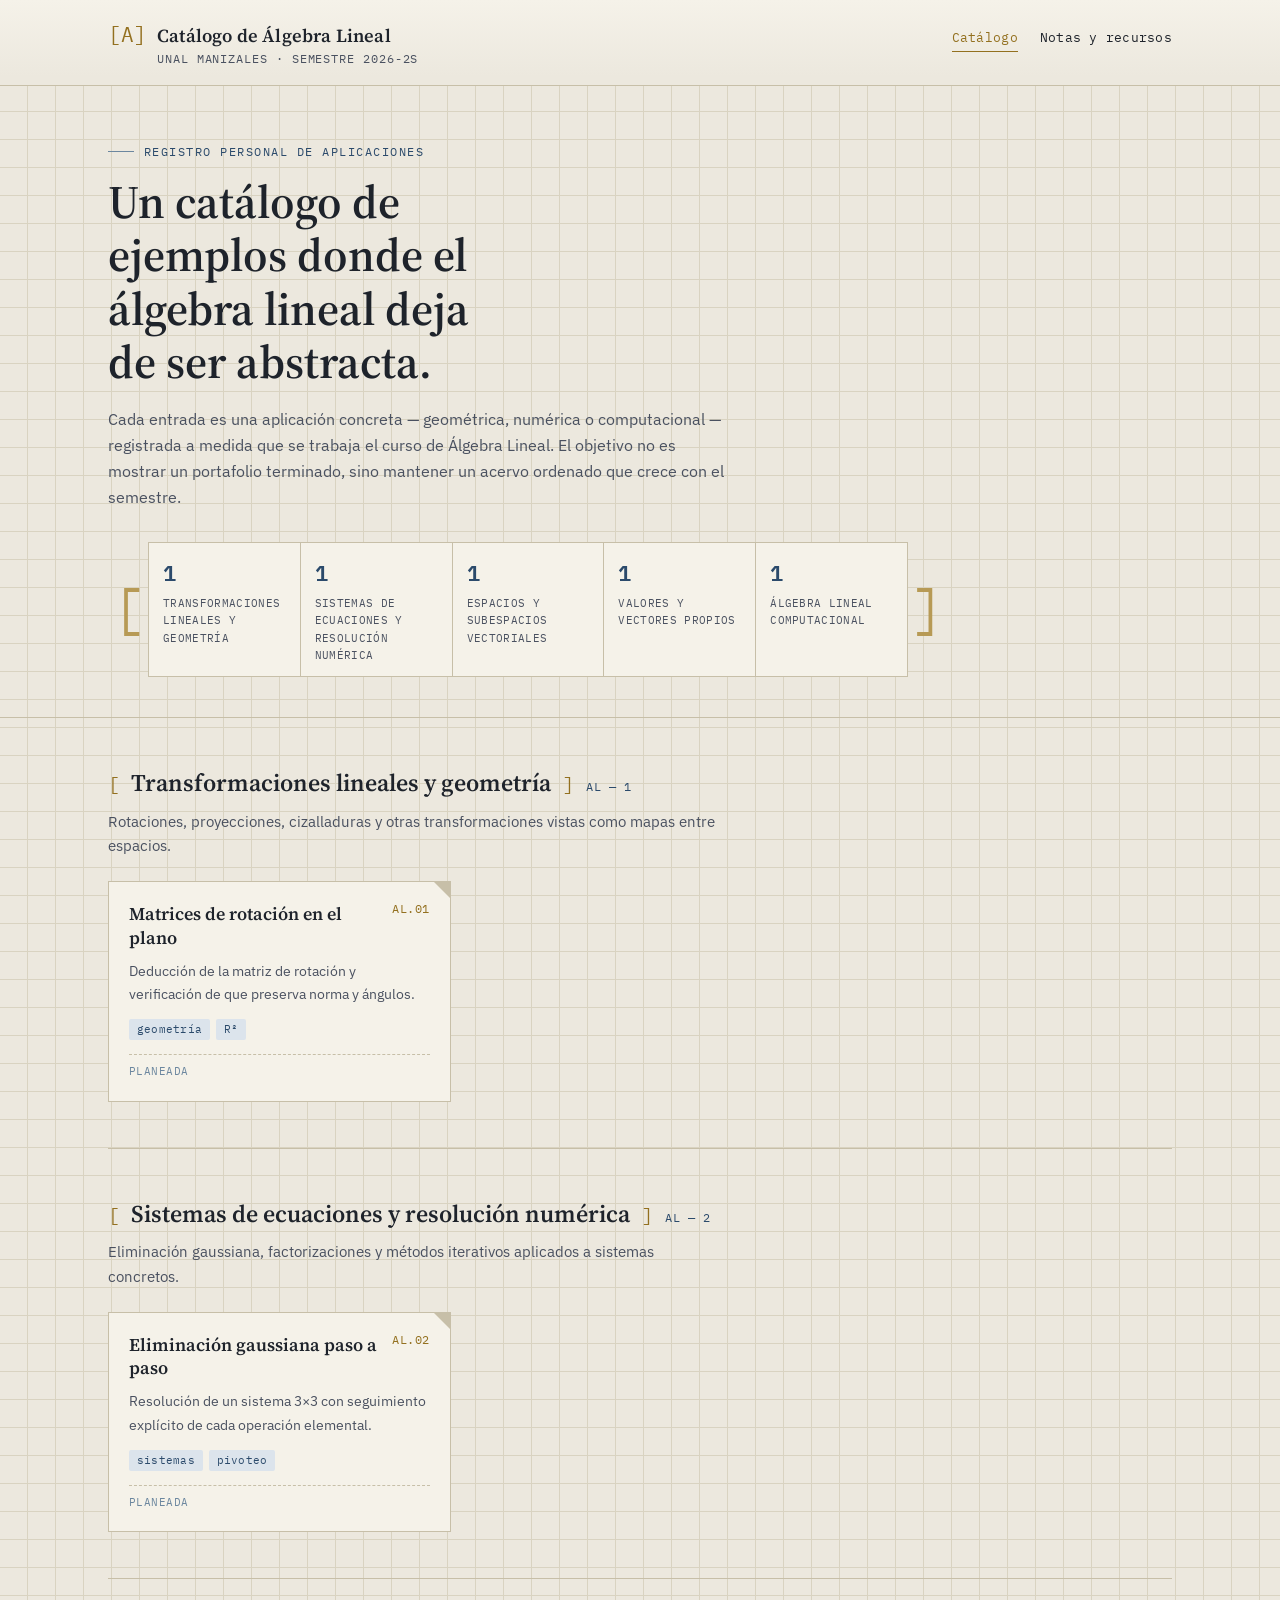
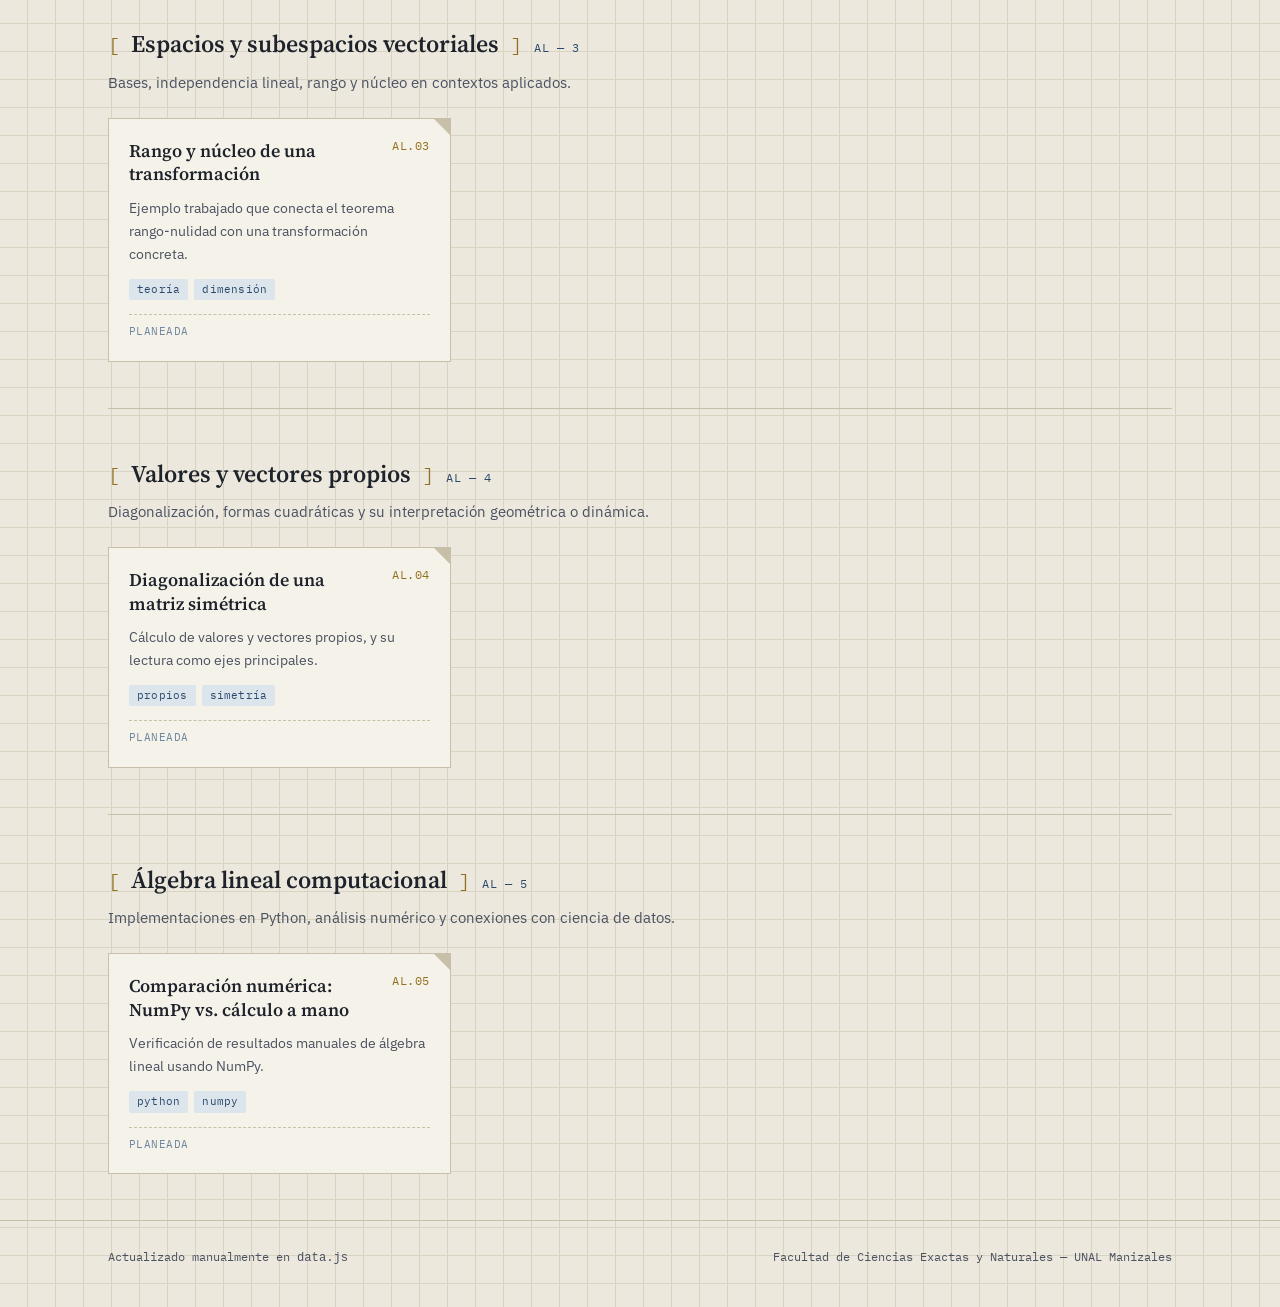
==== index.html @ 25f97d41 "inicio" ====
<!doctype html>
<html lang="es">
<head>
<meta charset="UTF-8">
<meta name="viewport" content="width=device-width, initial-scale=1.0">
<title>Catálogo de Aplicaciones de Álgebra Lineal</title>
<meta name="description" content="Registro y organización de aplicaciones de álgebra lineal.">
<link rel="preconnect" href="https://fonts.googleapis.com">
<link href="https://fonts.googleapis.com/css2?family=IBM+Plex+Mono:wght@400;500;600&family=IBM+Plex+Sans:wght@400;500;600&family=Source+Serif+4:opsz,wght@8..60,500;8..60,600;8..60,700&display=swap" rel="stylesheet">
<link rel="stylesheet" href="styles.css">
</head>
<body>

<header class="encabezado">
  <div class="envoltura">
    <div class="marca">
      <span class="corchete">[A]</span>
      <div>
        <div class="marca-texto">Catálogo de Álgebra Lineal</div>
        <div class="marca-sub">UNAL Manizales · Semestre 2026-2S</div>
      </div>
    </div>
    <nav class="navegacion">
      <a href="index.html" aria-current="page">Catálogo</a>
      <a href="notas.html">Notas y recursos</a>
    </nav>
  </div>
</header>

<main>
  <section class="heroe">
    <div class="envoltura">
      <span class="eyebrow">Registro personal de aplicaciones</span>
      <h1>Un catálogo de ejemplos donde el álgebra lineal deja de ser abstracta.</h1>
      <p class="desc">
        Cada entrada es una aplicación concreta — geométrica, numérica o computacional —
        registrada a medida que se trabaja el curso de Álgebra Lineal. El objetivo no es
        mostrar un portafolio terminado, sino mantener un acervo ordenado que crece con el semestre.
      </p>

      <div class="matriz-resumen">
        <span class="bracket-izq">[</span>
        <div class="matriz-grid" id="matriz-resumen-grid"></div>
        <span class="bracket-der">]</span>
      </div>
    </div>
  </section>

  <div class="envoltura" id="categorias-cont">
    <!-- Las categorías y tarjetas se generan desde data.js + script.js -->
  </div>
</main>

<footer class="pie">
  <div class="envoltura" style="display:flex; justify-content:space-between; width:100%; flex-wrap:wrap; gap:8px 20px;">
    <span>Actualizado manualmente en <code>data.js</code></span>
    <span>Facultad de Ciencias Exactas y Naturales — UNAL Manizales</span>
  </div>
</footer>

<script src="data.js"></script>
<script src="script.js"></script>
</body>
</html>
---- styles.css ----
/* =========================================================
   Catálogo de Álgebra Lineal — hoja de estilos
   Paleta: papel + tinta + acentos de latón y azul pizarra
   ========================================================= */

:root{
  --paper: #ECE8DE;
  --paper-raised: #F5F2E9;
  --ink: #1E232B;
  --ink-soft: #4A5160;
  --rule: #C7BFA8;
  --rule-soft: #D9D3C1;
  --brass: #93701F;
  --brass-dim: #B79A55;
  --slate: #2B4A6B;
  --slate-dim: #6C879F;
  --tag-verde: #4B6355;
  --tag-verde-bg: #DDE4D8;
  --tag-ambar-bg: #EFE2C4;
  --tag-azul-bg: #DCE4EC;

  --serif: "Source Serif 4", "Iowan Old Style", "Georgia", serif;
  --sans: "IBM Plex Sans", "Segoe UI", sans-serif;
  --mono: "IBM Plex Mono", "SFMono-Regular", monospace;

  --maxw: 1120px;
}

@font-face{
  font-family: "Source Serif 4";
  src: local("Source Serif 4");
}

*, *::before, *::after{ box-sizing: border-box; }

html{ scroll-behavior: smooth; }

body{
  margin: 0;
  background-color: var(--paper);
  background-image:
    linear-gradient(var(--rule-soft) 1px, transparent 1px),
    linear-gradient(90deg, var(--rule-soft) 1px, transparent 1px);
  background-size: 28px 28px;
  background-position: -1px -1px;
  color: var(--ink);
  font-family: var(--sans);
  font-size: 16px;
  line-height: 1.6;
}

a{ color: var(--slate); text-decoration-thickness: 1px; text-underline-offset: 2px; }
a:hover{ color: var(--brass); }
a:focus-visible, button:focus-visible, .tarjeta:focus-visible{
  outline: 2px solid var(--brass);
  outline-offset: 3px;
}

.envoltura{
  max-width: var(--maxw);
  margin: 0 auto;
  padding: 0 28px;
}

/* ---------- Encabezado ---------- */
.encabezado{
  border-bottom: 1px solid var(--rule);
  background: linear-gradient(180deg, var(--paper-raised), var(--paper) 90%);
  position: sticky;
  top: 0;
  z-index: 20;
  backdrop-filter: blur(2px);
}
.encabezado .envoltura{
  display: flex;
  align-items: baseline;
  justify-content: space-between;
  flex-wrap: wrap;
  gap: 8px 24px;
  padding-top: 18px;
  padding-bottom: 16px;
}
.marca{
  display: flex;
  align-items: baseline;
  gap: 10px;
  font-family: var(--serif);
}
.marca .corchete{
  font-family: var(--mono);
  color: var(--brass);
  font-size: 1.3rem;
}
.marca-texto{
  font-size: 1.15rem;
  font-weight: 600;
  letter-spacing: 0.01em;
}
.marca-sub{
  font-family: var(--mono);
  font-size: 0.72rem;
  color: var(--ink-soft);
  text-transform: uppercase;
  letter-spacing: 0.08em;
}
nav.navegacion{
  display: flex;
  gap: 22px;
  font-family: var(--mono);
  font-size: 0.82rem;
  letter-spacing: 0.02em;
}
nav.navegacion a{
  color: var(--ink);
  text-decoration: none;
  padding-bottom: 3px;
  border-bottom: 1px solid transparent;
}
nav.navegacion a:hover, nav.navegacion a[aria-current="page"]{
  color: var(--brass);
  border-bottom-color: var(--brass);
}

/* ---------- Héroe ---------- */
.heroe{
  padding: 56px 0 40px;
  border-bottom: 1px solid var(--rule);
}
.heroe .eyebrow{
  font-family: var(--mono);
  font-size: 0.78rem;
  letter-spacing: 0.12em;
  text-transform: uppercase;
  color: var(--slate);
  display: flex;
  align-items: center;
  gap: 10px;
}
.heroe .eyebrow::before{
  content: "";
  width: 26px;
  height: 1px;
  background: var(--slate-dim);
  display: inline-block;
}
.heroe h1{
  font-family: var(--serif);
  font-weight: 600;
  font-size: clamp(2rem, 4vw, 2.9rem);
  line-height: 1.15;
  margin: 14px 0 16px;
  max-width: 18ch;
}
.heroe p.desc{
  max-width: 62ch;
  color: var(--ink-soft);
  font-size: 1.02rem;
}

/* Matriz-resumen (signature element) */
.matriz-resumen{
  margin-top: 32px;
  display: flex;
  align-items: stretch;
  gap: 0;
  font-family: var(--mono);
}
.matriz-resumen .bracket-izq, .matriz-resumen .bracket-der{
  font-size: 3.4rem;
  color: var(--brass-dim);
  line-height: 1;
  align-self: stretch;
  display: flex;
  align-items: center;
  padding: 0 4px;
  user-select: none;
}
.matriz-grid{
  display: grid;
  grid-template-columns: repeat(auto-fit, minmax(130px, 1fr));
  gap: 1px;
  background: var(--rule);
  border: 1px solid var(--rule);
  flex: 1;
  max-width: 760px;
}
.matriz-celda{
  background: var(--paper-raised);
  padding: 12px 14px;
  display: flex;
  flex-direction: column;
  gap: 4px;
}
.matriz-celda .n{
  font-size: 1.4rem;
  color: var(--slate);
  font-weight: 600;
}
.matriz-celda .etiqueta{
  font-size: 0.68rem;
  color: var(--ink-soft);
  letter-spacing: 0.03em;
  text-transform: uppercase;
}

/* ---------- Secciones de categoría ---------- */
.categoria{
  padding: 46px 0;
  border-bottom: 1px solid var(--rule);
}
.categoria:last-of-type{ border-bottom: none; }

.categoria-titulo{
  display: flex;
  align-items: baseline;
  gap: 12px;
  margin-bottom: 6px;
}
.categoria-titulo .corchete{
  font-family: var(--mono);
  color: var(--brass);
  font-size: 1.2rem;
}
.categoria-titulo h2{
  font-family: var(--serif);
  font-size: 1.5rem;
  font-weight: 600;
  margin: 0;
}
.categoria-prefijo{
  font-family: var(--mono);
  font-size: 0.75rem;
  color: var(--slate);
  letter-spacing: 0.05em;
}
.categoria-desc{
  color: var(--ink-soft);
  font-size: 0.95rem;
  max-width: 68ch;
  margin: 6px 0 24px;
}

.rejilla-tarjetas{
  display: grid;
  grid-template-columns: repeat(auto-fill, minmax(260px, 1fr));
  gap: 18px;
}

.tarjeta{
  background: var(--paper-raised);
  border: 1px solid var(--rule);
  padding: 18px 20px 20px;
  position: relative;
  display: flex;
  flex-direction: column;
  gap: 10px;
  text-decoration: none;
  color: var(--ink);
  transition: border-color 0.15s ease, transform 0.15s ease;
}
.tarjeta:hover{
  border-color: var(--brass-dim);
  transform: translateY(-2px);
}
.tarjeta::before{
  content: "";
  position: absolute;
  top: 0; right: 0;
  width: 0; height: 0;
  border-style: solid;
  border-width: 0 16px 16px 0;
  border-color: transparent var(--rule) transparent transparent;
}
.tarjeta-cabeza{
  display: flex;
  justify-content: space-between;
  align-items: flex-start;
  gap: 10px;
}
.tarjeta-num{
  font-family: var(--mono);
  font-size: 0.72rem;
  color: var(--brass);
  letter-spacing: 0.04em;
}
.tarjeta h3{
  font-family: var(--serif);
  font-size: 1.12rem;
  font-weight: 600;
  margin: 2px 0 0;
  line-height: 1.3;
}
.tarjeta p{
  font-size: 0.9rem;
  color: var(--ink-soft);
  margin: 0;
  flex: 1;
}
.etiquetas{
  display: flex;
  flex-wrap: wrap;
  gap: 6px;
  margin-top: 4px;
}
.etiqueta-pill{
  font-family: var(--mono);
  font-size: 0.68rem;
  padding: 2px 8px;
  border-radius: 2px;
  background: var(--tag-azul-bg);
  color: var(--slate);
  letter-spacing: 0.02em;
}
.estado{
  font-family: var(--mono);
  font-size: 0.68rem;
  text-transform: uppercase;
  letter-spacing: 0.04em;
  padding-top: 8px;
  border-top: 1px dashed var(--rule);
  margin-top: 4px;
  color: var(--ink-soft);
}
.estado[data-estado="completa"]{ color: var(--tag-verde); }
.estado[data-estado="en-progreso"]{ color: var(--brass); }
.estado[data-estado="planeada"]{ color: var(--slate-dim); }

/* ---------- Notas / recursos (página 2) ---------- */
.curso{
  padding: 40px 0;
  border-bottom: 1px solid var(--rule);
}
.curso:last-of-type{ border-bottom: none; }
.curso-cabeza{
  display: flex;
  flex-wrap: wrap;
  align-items: baseline;
  justify-content: space-between;
  gap: 8px 20px;
  margin-bottom: 18px;
}
.curso-cabeza h2{
  font-family: var(--serif);
  font-size: 1.4rem;
  margin: 0;
  display: flex;
  align-items: baseline;
  gap: 10px;
}
.curso-cabeza h2 .corchete{ color: var(--brass); font-family: var(--mono); }
.horario{
  font-family: var(--mono);
  font-size: 0.78rem;
  color: var(--slate);
  background: var(--tag-azul-bg);
  padding: 3px 10px;
}
.curso-columnas{
  display: grid;
  grid-template-columns: 1.1fr 1fr;
  gap: 28px;
}
@media (max-width: 720px){
  .curso-columnas{ grid-template-columns: 1fr; }
}
.curso-bloque h3{
  font-family: var(--mono);
  font-size: 0.78rem;
  text-transform: uppercase;
  letter-spacing: 0.06em;
  color: var(--ink-soft);
  margin: 0 0 10px;
}
.lista-notas, .lista-recursos{
  list-style: none;
  margin: 0;
  padding: 0;
  display: flex;
  flex-direction: column;
  gap: 8px;
}
.lista-notas li, .lista-recursos li{
  border-bottom: 1px dotted var(--rule);
  padding-bottom: 8px;
  font-size: 0.92rem;
}
.lista-notas a, .lista-recursos a{ text-decoration: none; }
.lista-notas a:hover, .lista-recursos a:hover{ text-decoration: underline; }
.recurso-tipo{
  font-family: var(--mono);
  font-size: 0.68rem;
  color: var(--slate-dim);
  margin-right: 6px;
}
.vacio{
  font-size: 0.88rem;
  color: var(--ink-soft);
  font-style: italic;
}

.paralela{
  padding: 40px 0 60px;
}
.paralela h2{
  font-family: var(--serif);
  font-size: 1.4rem;
  display: flex;
  gap: 10px;
  align-items: baseline;
}
.paralela h2 .corchete{ color: var(--brass); font-family: var(--mono); }
.paralela-desc{ color: var(--ink-soft); max-width: 68ch; margin: 6px 0 22px; }
.chips{ display: flex; flex-wrap: wrap; gap: 10px; }
.chip{
  font-family: var(--mono);
  font-size: 0.82rem;
  border: 1px solid var(--rule);
  background: var(--paper-raised);
  padding: 6px 14px;
  color: var(--ink);
}

/* ---------- Pie ---------- */
footer.pie{
  border-top: 1px solid var(--rule);
  padding: 26px 0 40px;
  font-family: var(--mono);
  font-size: 0.76rem;
  color: var(--ink-soft);
  display: flex;
  justify-content: space-between;
  flex-wrap: wrap;
  gap: 8px 20px;
}

@media (max-width: 640px){
  .heroe{ padding: 40px 0 32px; }
  .matriz-resumen .bracket-izq, .matriz-resumen .bracket-der{ font-size: 2.2rem; }
}
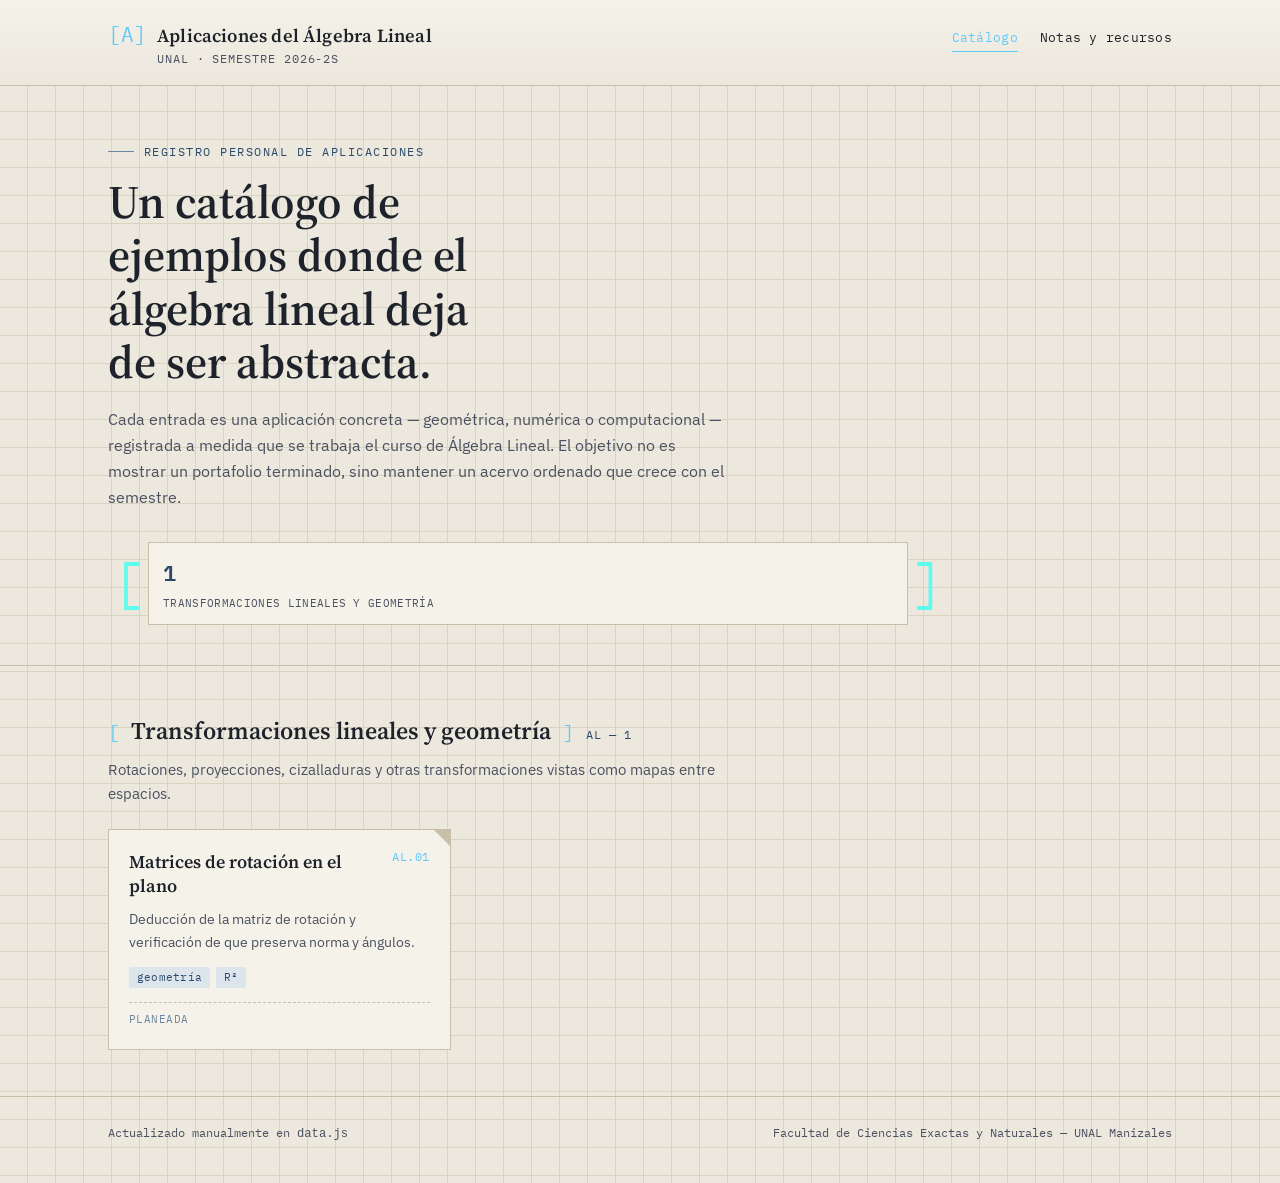
==== commit 12497ff4: "cambios" ====
--- a/index.html
+++ b/index.html
@@ -3,7 +3,7 @@
 <head>
 <meta charset="UTF-8">
 <meta name="viewport" content="width=device-width, initial-scale=1.0">
-<title>Catálogo de Aplicaciones de Álgebra Lineal</title>
+<title>Aplicaciones del Álgebra Lineal</title>
 <meta name="description" content="Registro y organización de aplicaciones de álgebra lineal.">
 <link rel="preconnect" href="https://fonts.googleapis.com">
 <link href="https://fonts.googleapis.com/css2?family=IBM+Plex+Mono:wght@400;500;600&family=IBM+Plex+Sans:wght@400;500;600&family=Source+Serif+4:opsz,wght@8..60,500;8..60,600;8..60,700&display=swap" rel="stylesheet">
@@ -16,8 +16,8 @@
     <div class="marca">
       <span class="corchete">[A]</span>
       <div>
-        <div class="marca-texto">Catálogo de Álgebra Lineal</div>
-        <div class="marca-sub">UNAL Manizales · Semestre 2026-2S</div>
+        <div class="marca-texto">Aplicaciones del Álgebra Lineal</div>
+        <div class="marca-sub">UNAL  · Semestre 2026-2S</div>
       </div>
     </div>
     <nav class="navegacion">
--- a/styles.css
+++ b/styles.css
@@ -10,8 +10,8 @@
   --ink-soft: #4A5160;
   --rule: #C7BFA8;
   --rule-soft: #D9D3C1;
-  --brass: #93701F;
-  --brass-dim: #B79A55;
+  --brass: #5cc9ff;
+  --brass-dim: #5dfcef;
   --slate: #2B4A6B;
   --slate-dim: #6C879F;
   --tag-verde: #4B6355;
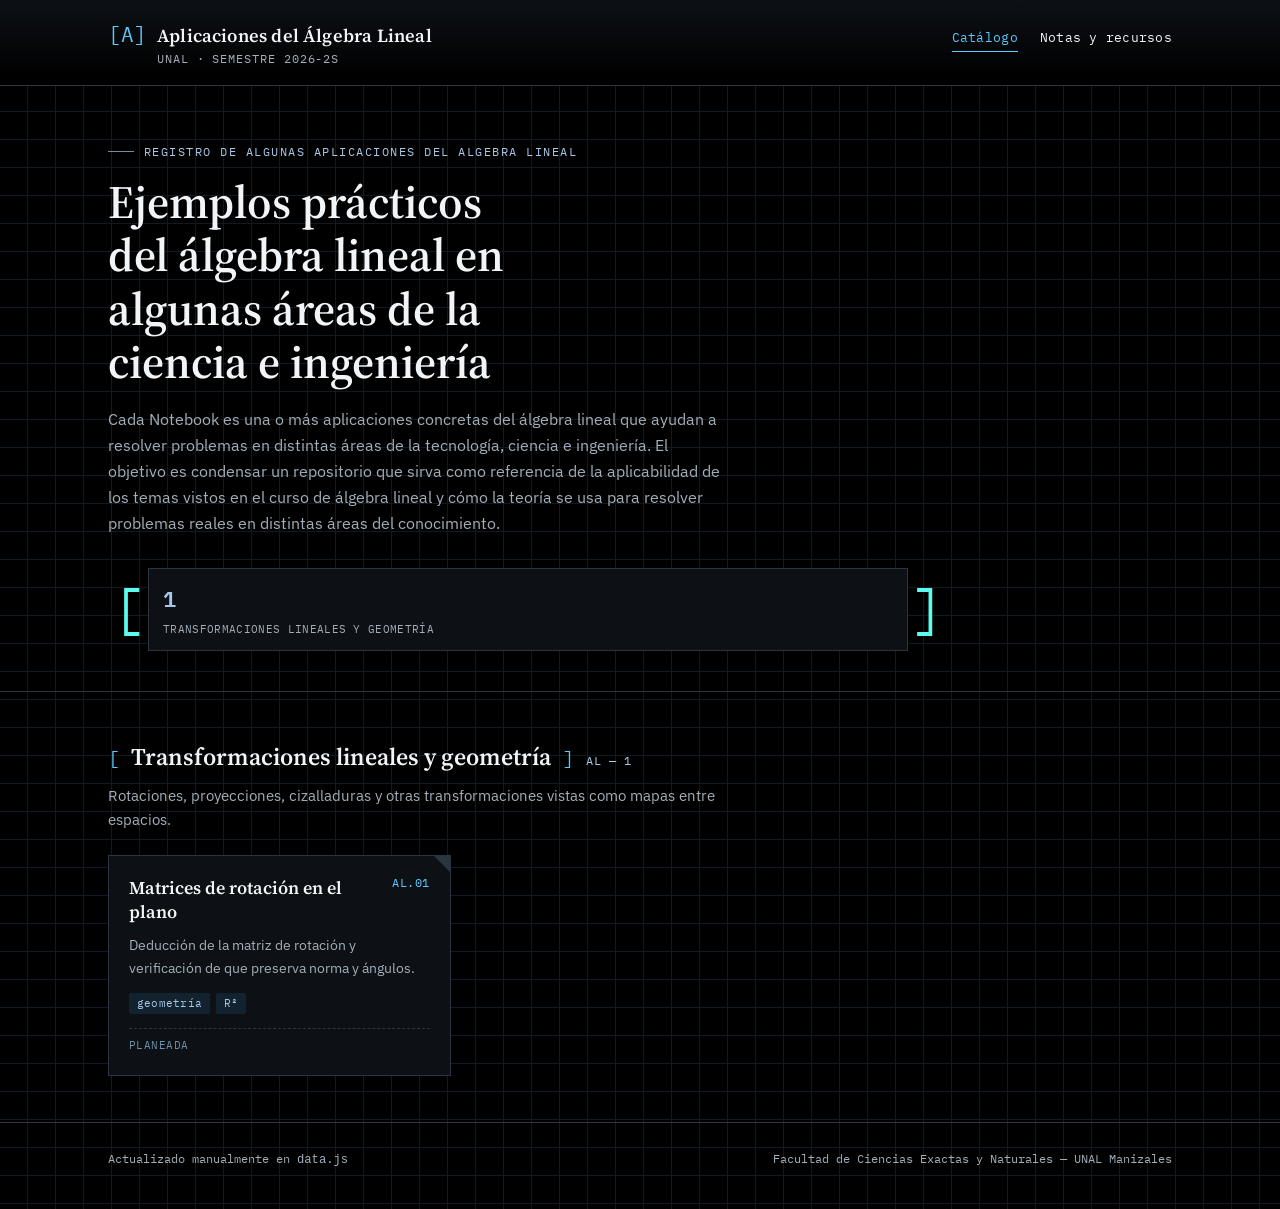
==== commit 351562d7: "cambios" ====
--- a/index.html
+++ b/index.html
@@ -4,7 +4,7 @@
 <meta charset="UTF-8">
 <meta name="viewport" content="width=device-width, initial-scale=1.0">
 <title>Aplicaciones del Álgebra Lineal</title>
-<meta name="description" content="Registro y organización de aplicaciones de álgebra lineal.">
+<meta name="description" content="Notebooks de aplicaciones de álgebra lineal.">
 <link rel="preconnect" href="https://fonts.googleapis.com">
 <link href="https://fonts.googleapis.com/css2?family=IBM+Plex+Mono:wght@400;500;600&family=IBM+Plex+Sans:wght@400;500;600&family=Source+Serif+4:opsz,wght@8..60,500;8..60,600;8..60,700&display=swap" rel="stylesheet">
 <link rel="stylesheet" href="styles.css">
@@ -30,12 +30,11 @@
 <main>
   <section class="heroe">
     <div class="envoltura">
-      <span class="eyebrow">Registro personal de aplicaciones</span>
-      <h1>Un catálogo de ejemplos donde el álgebra lineal deja de ser abstracta.</h1>
+      <span class="eyebrow">Registro de algunas aplicaciones del Algebra Lineal</span>
+      <h1>Ejemplos prácticos del álgebra lineal en algunas áreas de la ciencia e ingeniería</h1>
       <p class="desc">
-        Cada entrada es una aplicación concreta — geométrica, numérica o computacional —
-        registrada a medida que se trabaja el curso de Álgebra Lineal. El objetivo no es
-        mostrar un portafolio terminado, sino mantener un acervo ordenado que crece con el semestre.
+        Cada Notebook es una o más aplicaciones concretas del álgebra lineal que ayudan a resolver problemas en distintas áreas de la tecnología, ciencia e ingeniería. El objetivo es
+        condensar un repositorio que sirva como referencia de la aplicabilidad de los temas vistos en el curso de álgebra lineal y cómo la teoría se usa para resolver problemas reales en distintas áreas del conocimiento.
       </p>
 
       <div class="matriz-resumen">
--- a/styles.css
+++ b/styles.css
@@ -4,20 +4,20 @@
    ========================================================= */
 
 :root{
-  --paper: #ECE8DE;
-  --paper-raised: #F5F2E9;
-  --ink: #1E232B;
-  --ink-soft: #4A5160;
-  --rule: #C7BFA8;
-  --rule-soft: #D9D3C1;
+  --paper: #000000;
+  --paper-raised: #0D1116;
+  --ink: #F2F5F7;
+  --ink-soft: #A3AEB8;
+  --rule: #2A3540;
+  --rule-soft: #0F1A24;
   --brass: #5cc9ff;
   --brass-dim: #5dfcef;
-  --slate: #2B4A6B;
-  --slate-dim: #6C879F;
-  --tag-verde: #4B6355;
-  --tag-verde-bg: #DDE4D8;
-  --tag-ambar-bg: #EFE2C4;
-  --tag-azul-bg: #DCE4EC;
+  --slate: #A9C8E8;
+  --slate-dim: #6F8FA8;
+  --tag-verde: #A8DCC0;
+  --tag-verde-bg: #14251D;
+  --tag-ambar-bg: #1B2A22;
+  --tag-azul-bg: #13222F;
 
   --serif: "Source Serif 4", "Iowan Old Style", "Georgia", serif;
   --sans: "IBM Plex Sans", "Segoe UI", sans-serif;
